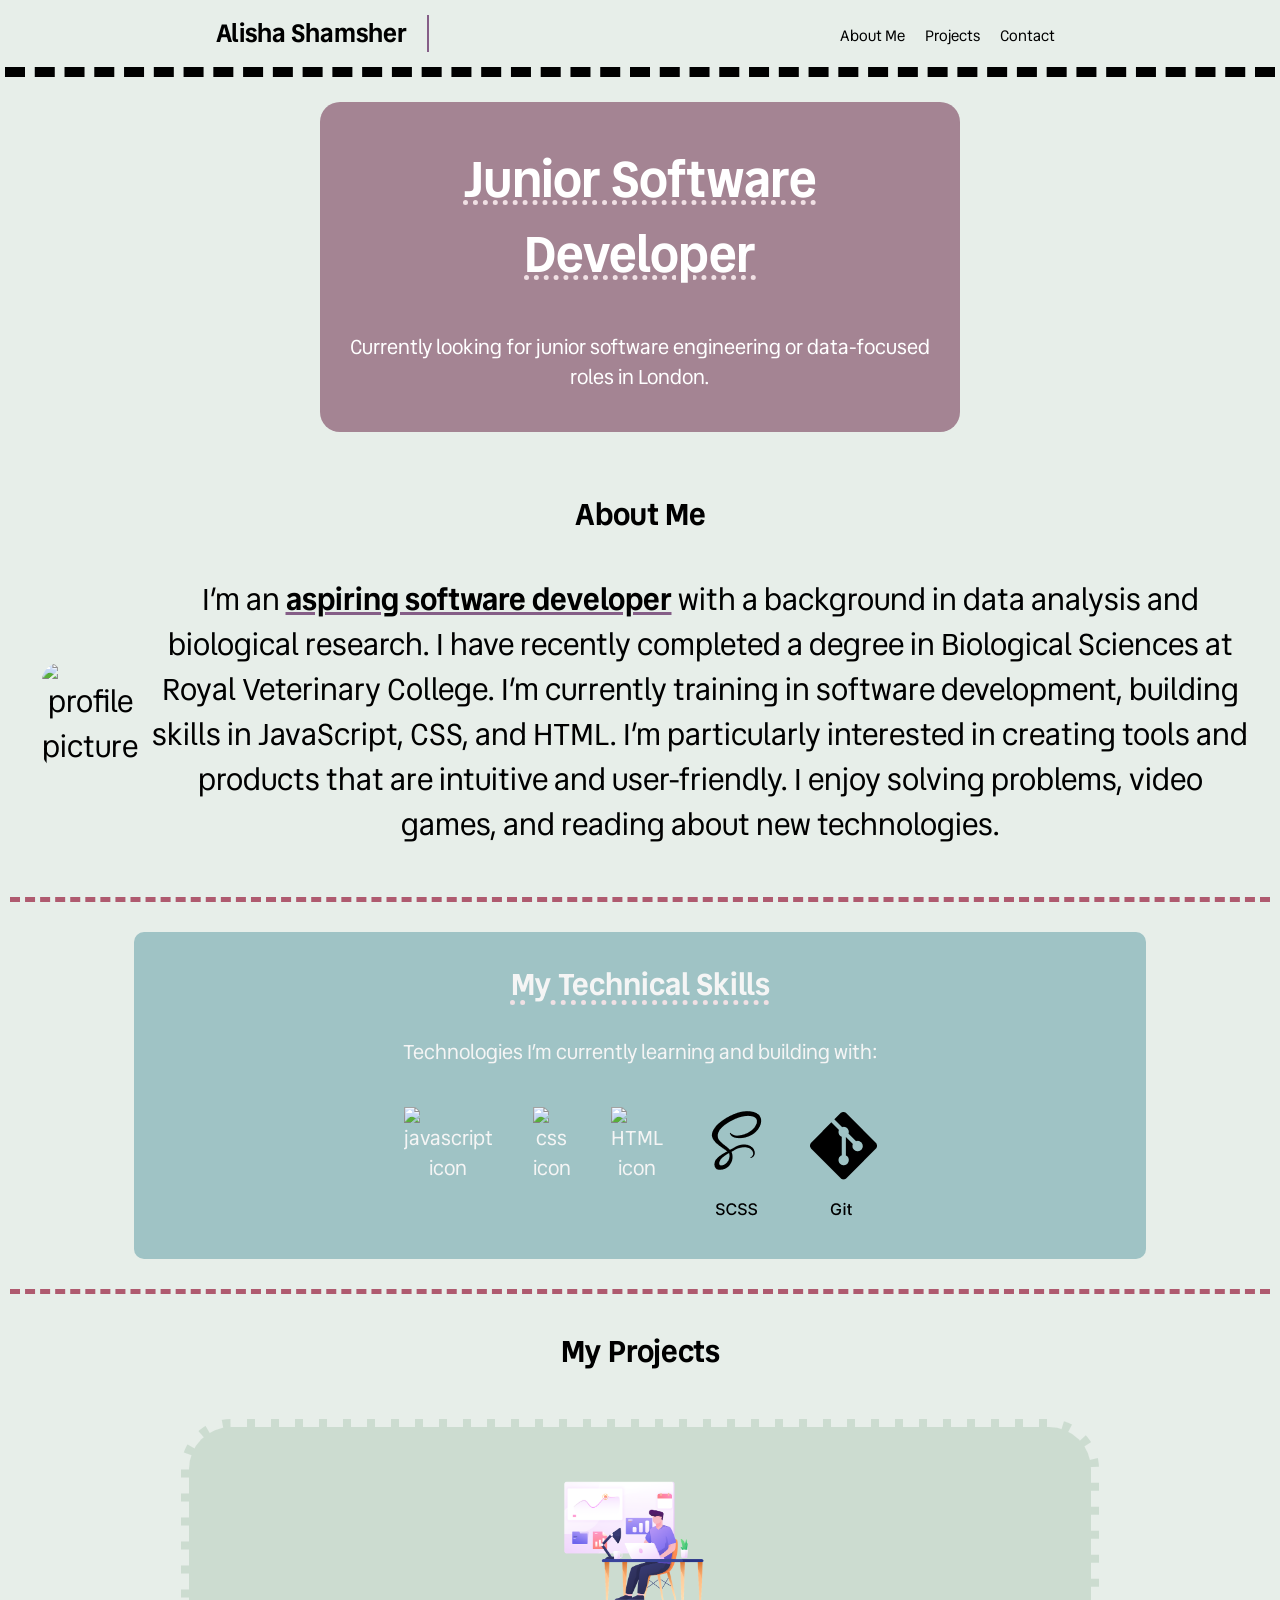
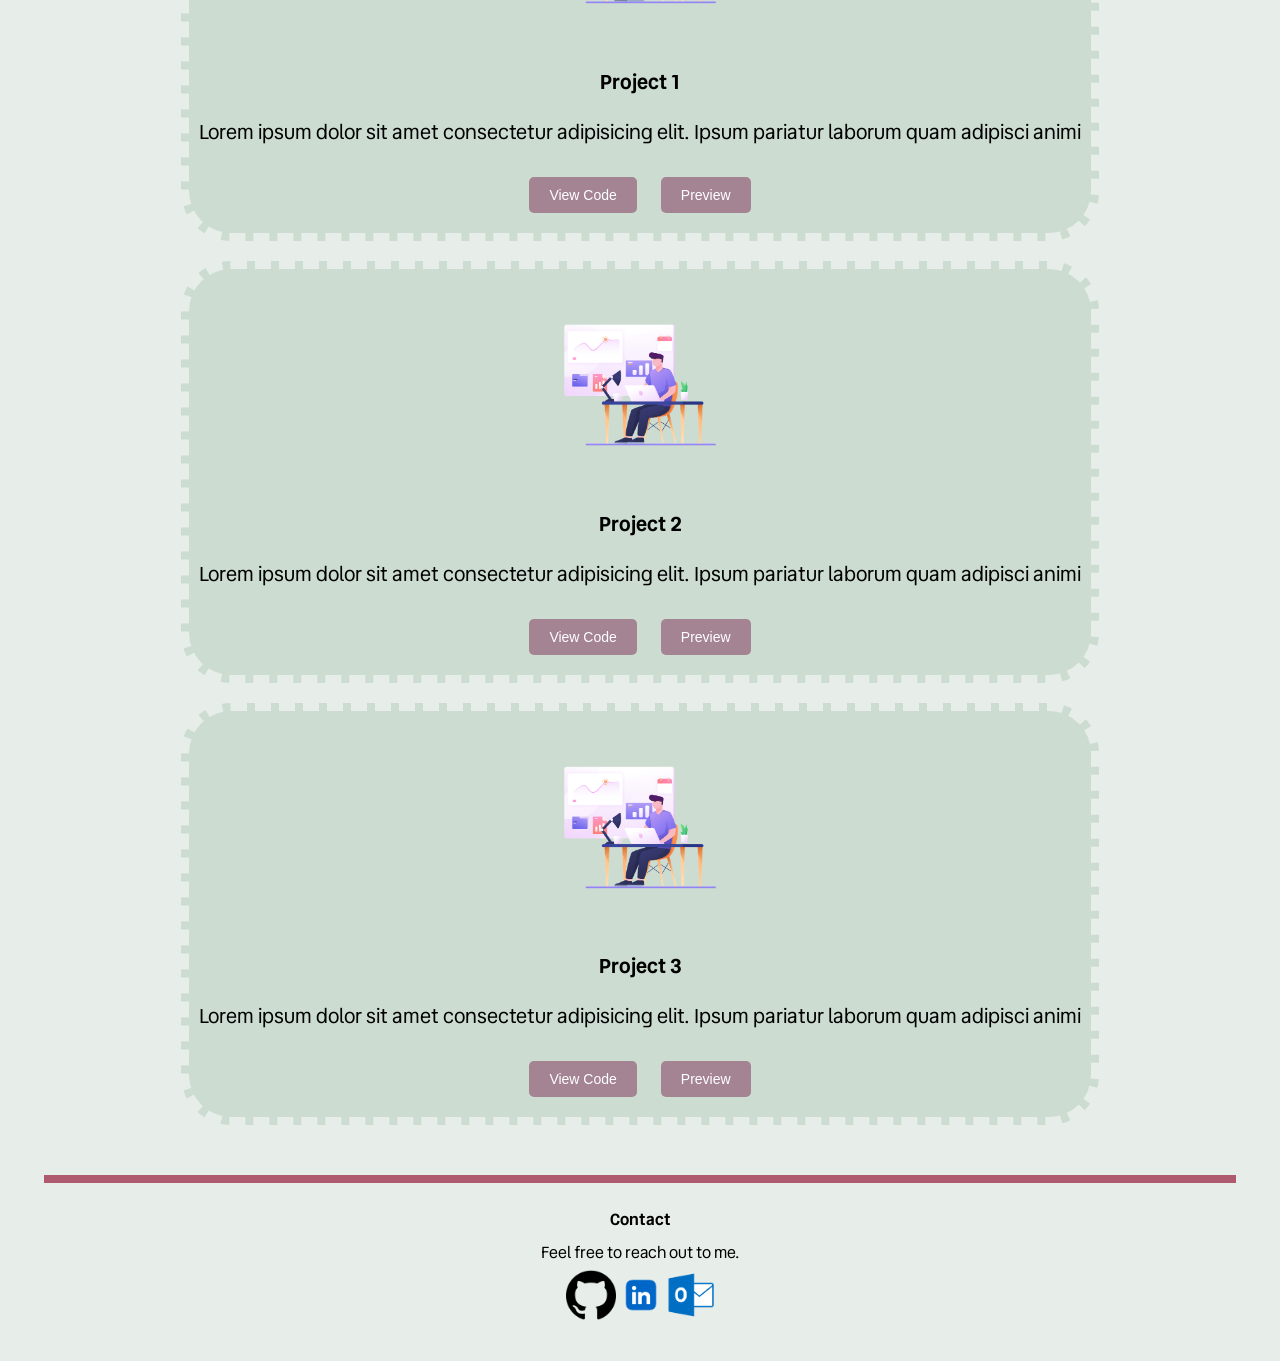
==== index.html @ 6984733c "chnaged name to index" ====
<!DOCTYPE html>
<html lang="en">
<head>
    <meta charset="UTF-8">
    <meta name="viewport" content="width=device-width, initial-scale=1.0">
    <link rel="stylesheet" href="port_style.css">
    <link rel="preconnect" href="https://fonts.googleapis.com">
    <link rel="preconnect" href="https://fonts.gstatic.com" crossorigin>
    <link href="https://fonts.googleapis.com/css2?family=Vend+Sans:ital,wght@0,300..700;1,300..700&display=swap" rel="stylesheet">
    <title>Portfolio</title>
</head>
<body>
    <nav class="nav">
        <div id="brand">
            <a href="#role">Alisha Shamsher</a>
        </div>
        <div class="links">
            <a href="#about">About Me</a>
            <a href="#projectTitle">Projects</a>
            <a href="#contact">Contact</a>
        </div>
    </nav>
    <main class="main-body">
        <header class="header">
            <div> 
                <h1 id="role">Junior Software Developer</h1>
            </div>
            <div id="intro">
                <p>Currently looking for junior software engineering or data-focused roles in London.</p>
            </div>
        </header>

        <section class="about">
            <h2 id="about">About Me</h2>
            <div class="about-para">
                <img class="about about__profile-pic" src="profile_pic.jpg" alt="profile picture" width="200">
                <p id="aboutPara">I’m an <span id="emphasis">aspiring software developer</span> with a background in data analysis and biological research. I have recently completed a degree in Biological Sciences at Royal Veterinary College. I’m currently training in software development, building skills in JavaScript, CSS, and HTML. I’m particularly interested in creating tools and products that are intuitive and user-friendly. I enjoy solving problems, video games, and reading about new technologies.</p>
            </div>
        </section>

        <section class="skills">        
            <h2>My Technical Skills</h2>
            <p id="skillPara">Technologies I’m currently learning and building with:</p>
            <div class="skill-icons">
                <img src="javascript.png" alt="javascript icon">
                <img src="css3.png" alt="css icon">
                <img src="html5.png" alt="HTML icon">
                <img src="SCSS.png" alt="SCSS icon">
                <img src="Git.png" alt="Git icon">
            </div>
        </section>

        <section class="project-section">
            <h2 id="projectTitle">My Projects</h2>
                <div class="project">
                    <div class="project__image">
                        <img  src="Project.png" alt="Project">
                        <h4>Project 1</h4>
                        <p>Lorem ipsum dolor sit amet consectetur adipisicing elit. Ipsum pariatur laborum quam adipisci animi </p>
                        <button>View Code</button>
                        <button>Preview</button>
                    </div>
                    <div class="project__image">
                        <img  src="Project.png" alt="Project">
                        <h4>Project 2</h4>
                        <p>Lorem ipsum dolor sit amet consectetur adipisicing elit. Ipsum pariatur laborum quam adipisci animi </p>
                        <button>View Code</button>
                        <button>Preview</button>
                    </div>
                    <div class="project__image">
                        <img  src="Project.png" alt="Project">
                        <h4>Project 3</h4>
                        <p>Lorem ipsum dolor sit amet consectetur adipisicing elit. Ipsum pariatur laborum quam adipisci animi </p>
                        <button>View Code</button>
                        <button>Preview</button>
                    </div>
                </div>
            </section>
        </section>

        <footer class="contact-section" >
            <h4 id="contact">Contact</h4>
            <p>Feel free to reach out to me.</p>
            <div class="contact-icons">
                <a href="https://github.com/ASham-02"><img src="GI.png" alt="Git icon"></a>
                <a href="https://www.linkedin.com/in/alisha-s-13855b259/" ><img src="LI.png" alt="Link icon"></a>
                <a href="mailto:alisha.shamsher@nology.io" ><img src="outlook.png" alt="email icon"></a>
            </div>
        </footer>
    </main>
</body>
</html>
---- port_style.css ----
body {
  background-color: #E7EEE9;
  width: 100vw;
  margin: 0px auto;
  font-family: "Vend Sans", sans-serif;
}

.main-body {
  display: flex;
  flex-direction: column;
  align-items: center;
}

.nav {
  padding: 10px;
  background-color: #E7EEE9;
  margin: 5px;
  display: flex;
  justify-content: space-around;
  border-bottom: 10px dashed black;
  position: sticky;
  top: 0;
}

.nav {
  animation: stick linear both;
  animation-timeline: scroll();
  animation-range: 0px 45px;
}

#brand a {
  font-size: 25px;
  color: black;
  text-decoration: none;
  font-weight: bolder;
  text-align: center;
  display: flex;
  align-self: center;
  justify-content: center;
  padding-right: 20px;
  border-right: 2px solid #855E87;
}

.links {
  display: flex;
  width: fit-content;
}
.links a {
  text-decoration: none;
  color: black;
  font-size: 15px;
  margin: 5px;
  padding: 5px;
  align-self: center;
  justify-content: space-between;
  text-align: center;
}
.links a:hover {
  color: #855E87;
}

.header {
  background-color: #A48493;
  color: white;
  padding: 20px;
  margin: 20px;
  border-radius: 20px;
  display: flex;
  justify-content: center;
  flex-direction: column;
  align-items: center;
  max-width: 600px;
}

#role {
  margin: 20px;
  text-align: center;
  text-decoration: dotted underline #F0E0E4;
  font-size: 50px;
}

#intro {
  display: flex;
  justify-content: center;
  text-align: center;
  font-size: 20px;
}

.about {
  color: black;
  font-size: large;
  padding: 20px;
  margin: 10px;
  border-bottom: 5px dashed #AF5A6F;
  text-align: center;
  max-width: 2000px;
  font-size: 30px;
}
.about #emphasis {
  text-decoration: solid underline #855E87;
  font-weight: bold;
}
.about__profile-pic {
  border-radius: 20px;
  margin: 10px;
  padding: 2px;
  margin-bottom: 2px;
  border: 1px hidden #855E87;
}
.about h2 {
  margin: 10px;
  font-size: 30px;
  text-align: center;
}

.skills {
  background-color: #9FC3C5;
  color: whitesmoke;
  padding: 20px 20%;
  margin: 20px;
  border-radius: 10px;
  display: flex;
  text-align: center;
  font-size: 20px;
  justify-content: space-around;
  flex-direction: column;
  align-items: space-around;
}
.skills .skill-icons {
  display: flex;
  justify-content: center;
  flex-direction: row;
}
.skills .skill-icons img {
  width: 10vw;
  max-width: 100px;
  margin: 4%;
  display: flex;
  flex-direction: space-around;
}
.skills h2 {
  margin: 10px;
  font-size: 30px;
  text-decoration: 5px dotted underline #F0E0E4;
  text-underline-offset: 5px;
}

.project-section {
  border-top: 5px dashed #AF5A6F;
  padding-top: 10px;
  font-size: 20px;
  margin: 10px;
  display: flex;
  text-align: center;
  justify-content: center;
  flex-direction: column;
  align-items: center;
}
.project-section img {
  width: 200px;
  margin: 1.6666666667%;
}

#projectTitle {
  font-size: 30px;
}

.project {
  display: flex;
  flex-wrap: wrap;
  justify-content: center;
  margin: 10px;
}

.project__image {
  background-color: #CCDCD0;
  border: 8px dashed #E7EEE9;
  border-radius: 50px;
  padding: 10px;
  margin: 10px;
}
.project__image h4 {
  margin: 10px;
  font-size: 20px;
}

button {
  background-color: #A48493;
  border: none;
  padding: 10px 20px;
  margin: 10px;
  border-radius: 5px;
  color: white;
  font-size: 14px;
  cursor: pointer;
}

button:hover,
button:focus {
  background-color: #F0E0E4;
  color: black;
}

.contact-section {
  border-top: 8px solid #AF5A6F;
  padding: 20px;
  margin: 20px;
  width: 90%;
  display: flex;
  align-items: center;
  flex-direction: column;
}
.contact-section #contact {
  text-align: center;
  margin: 5px;
  padding: 0%;
}
.contact-section p {
  text-align: center;
  margin: 5px;
  padding: 0%;
}

.contact-icons {
  display: flex;
  justify-content: center;
}
.contact-icons img {
  width: 10vw;
  max-width: 50px;
  margin: 1.4%;
  display: flex;
  flex-direction: row;
}

@media (min-width: 600px) {
  .about-para {
    display: flex;
    justify-content: space-evenly;
    align-items: center;
  }
}

/*# sourceMappingURL=port_style.css.map */
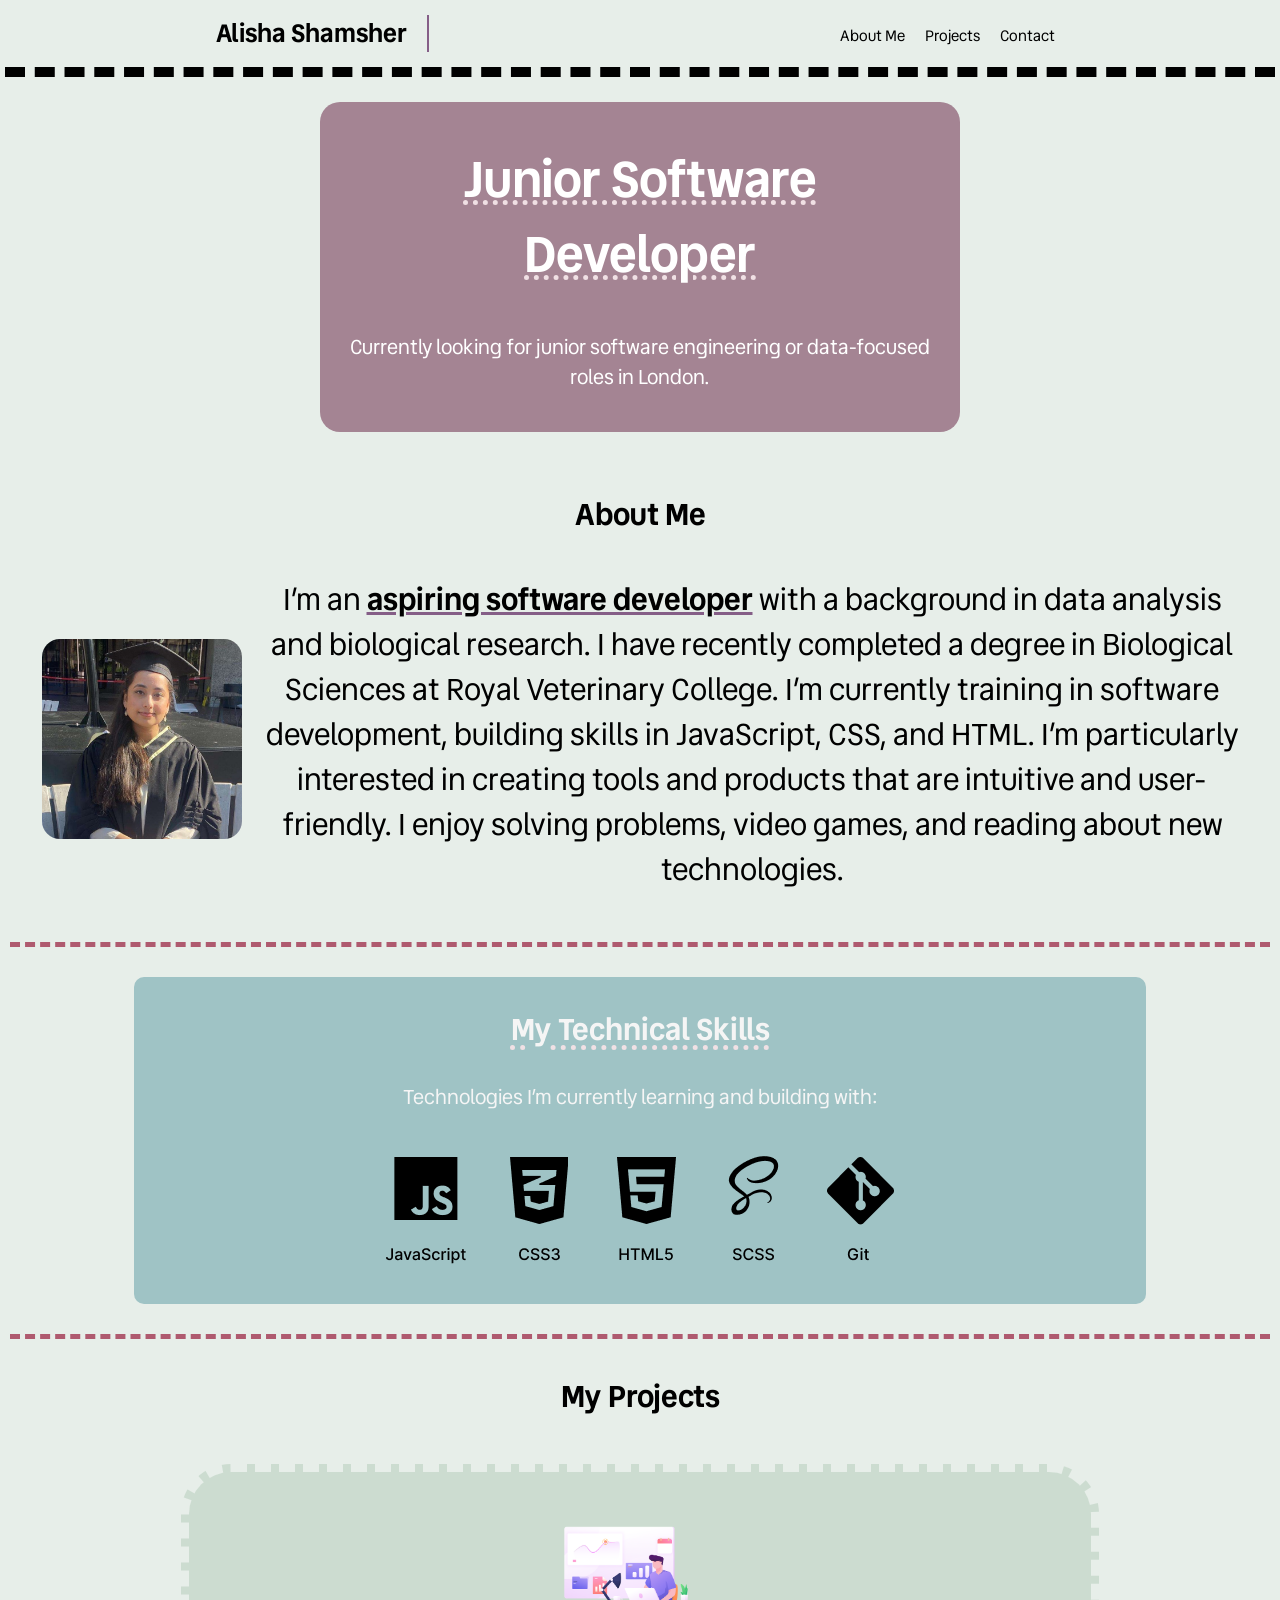
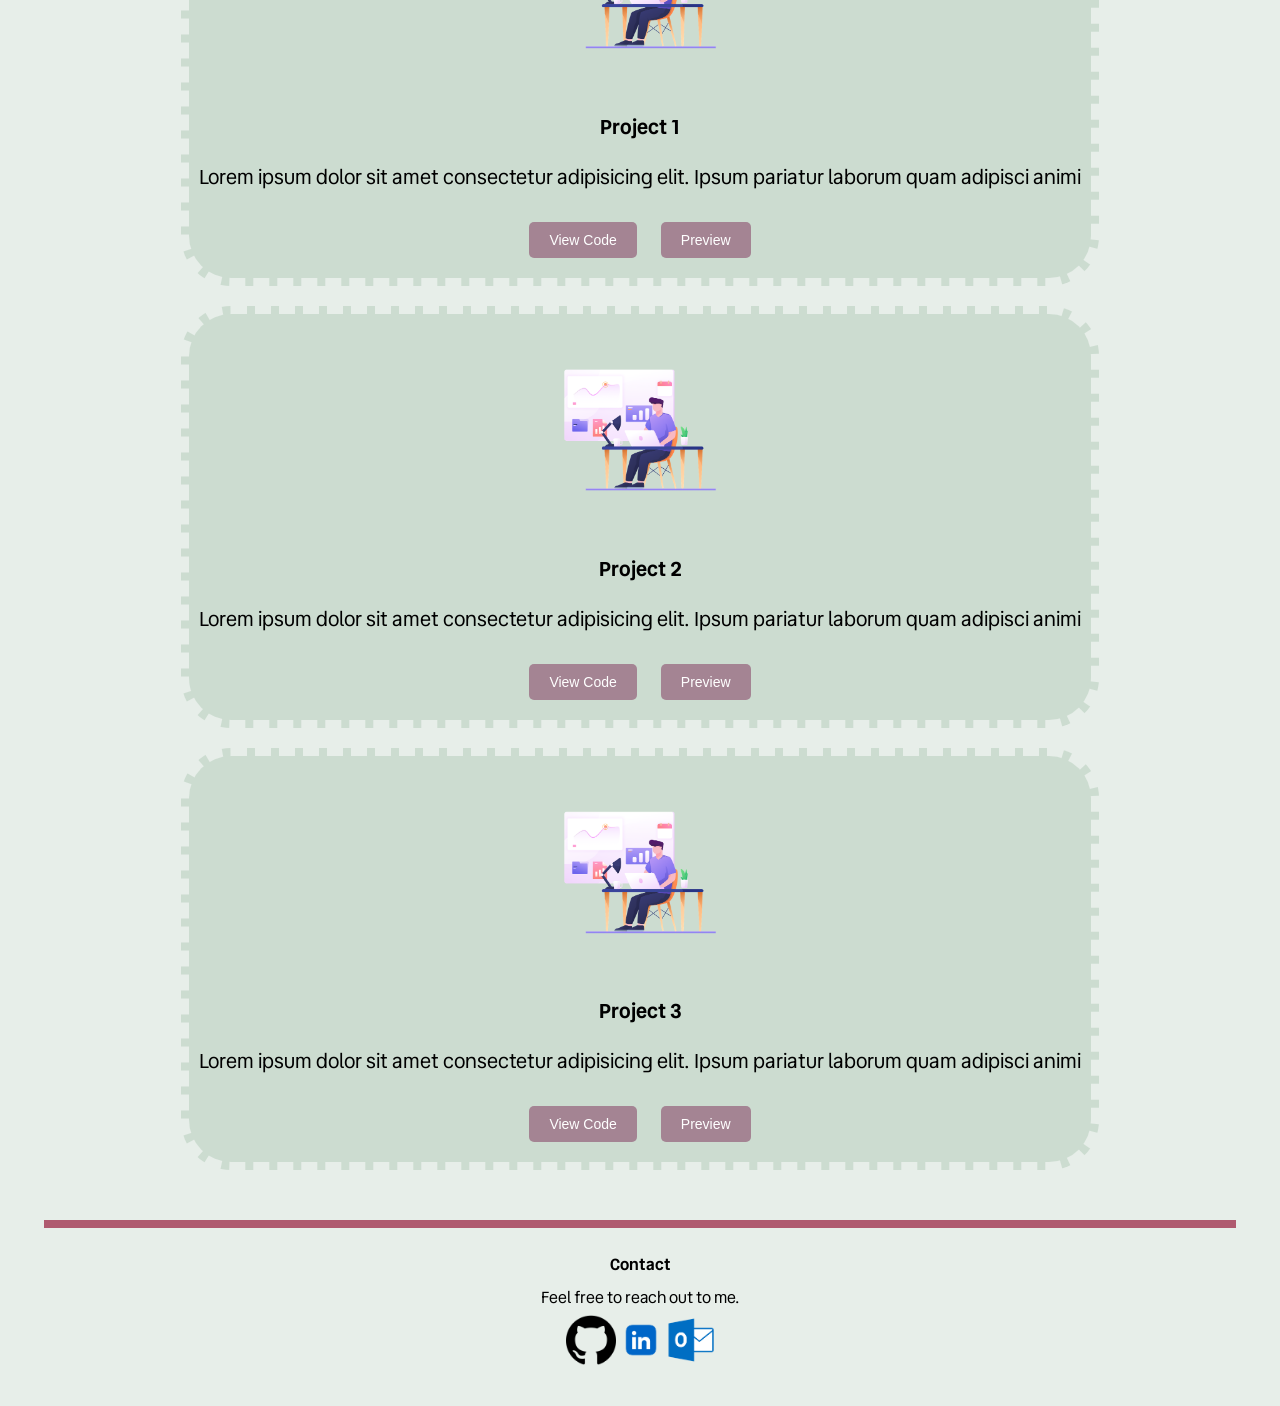
==== commit ca7bd4e2: "renamed src Co-authored-by: Copilot <copilot@github.com>" ====
--- a/index.html
+++ b/index.html
@@ -33,7 +33,7 @@
         <section class="about">
             <h2 id="about">About Me</h2>
             <div class="about-para">
-                <img class="about about__profile-pic" src="profile_pic.jpg" alt="profile picture" width="200">
+                <img class="about about__profile-pic" src="./Profile_pic.jpg" alt="profile picture" width="200">
                 <p id="aboutPara">I’m an <span id="emphasis">aspiring software developer</span> with a background in data analysis and biological research. I have recently completed a degree in Biological Sciences at Royal Veterinary College. I’m currently training in software development, building skills in JavaScript, CSS, and HTML. I’m particularly interested in creating tools and products that are intuitive and user-friendly. I enjoy solving problems, video games, and reading about new technologies.</p>
             </div>
         </section>
@@ -42,11 +42,11 @@
             <h2>My Technical Skills</h2>
             <p id="skillPara">Technologies I’m currently learning and building with:</p>
             <div class="skill-icons">
-                <img src="javascript.png" alt="javascript icon">
-                <img src="css3.png" alt="css icon">
-                <img src="html5.png" alt="HTML icon">
-                <img src="SCSS.png" alt="SCSS icon">
-                <img src="Git.png" alt="Git icon">
+                <img src="./JavaScript.png" alt="javascript icon">
+                <img src="./CSS3.png" alt="css icon">
+                <img src="./HTML5.png" alt="HTML icon">
+                <img src="./SCSS.png" alt="SCSS icon">
+                <img src="./Git.png" alt="Git icon">
             </div>
         </section>
 
@@ -54,21 +54,21 @@
             <h2 id="projectTitle">My Projects</h2>
                 <div class="project">
                     <div class="project__image">
-                        <img  src="Project.png" alt="Project">
+                        <img  src="./Project.png" alt="Project">
                         <h4>Project 1</h4>
                         <p>Lorem ipsum dolor sit amet consectetur adipisicing elit. Ipsum pariatur laborum quam adipisci animi </p>
                         <button>View Code</button>
                         <button>Preview</button>
                     </div>
                     <div class="project__image">
-                        <img  src="Project.png" alt="Project">
+                        <img  src="./Project.png" alt="Project">
                         <h4>Project 2</h4>
                         <p>Lorem ipsum dolor sit amet consectetur adipisicing elit. Ipsum pariatur laborum quam adipisci animi </p>
                         <button>View Code</button>
                         <button>Preview</button>
                     </div>
                     <div class="project__image">
-                        <img  src="Project.png" alt="Project">
+                        <img  src="./Project.png" alt="Project">
                         <h4>Project 3</h4>
                         <p>Lorem ipsum dolor sit amet consectetur adipisicing elit. Ipsum pariatur laborum quam adipisci animi </p>
                         <button>View Code</button>
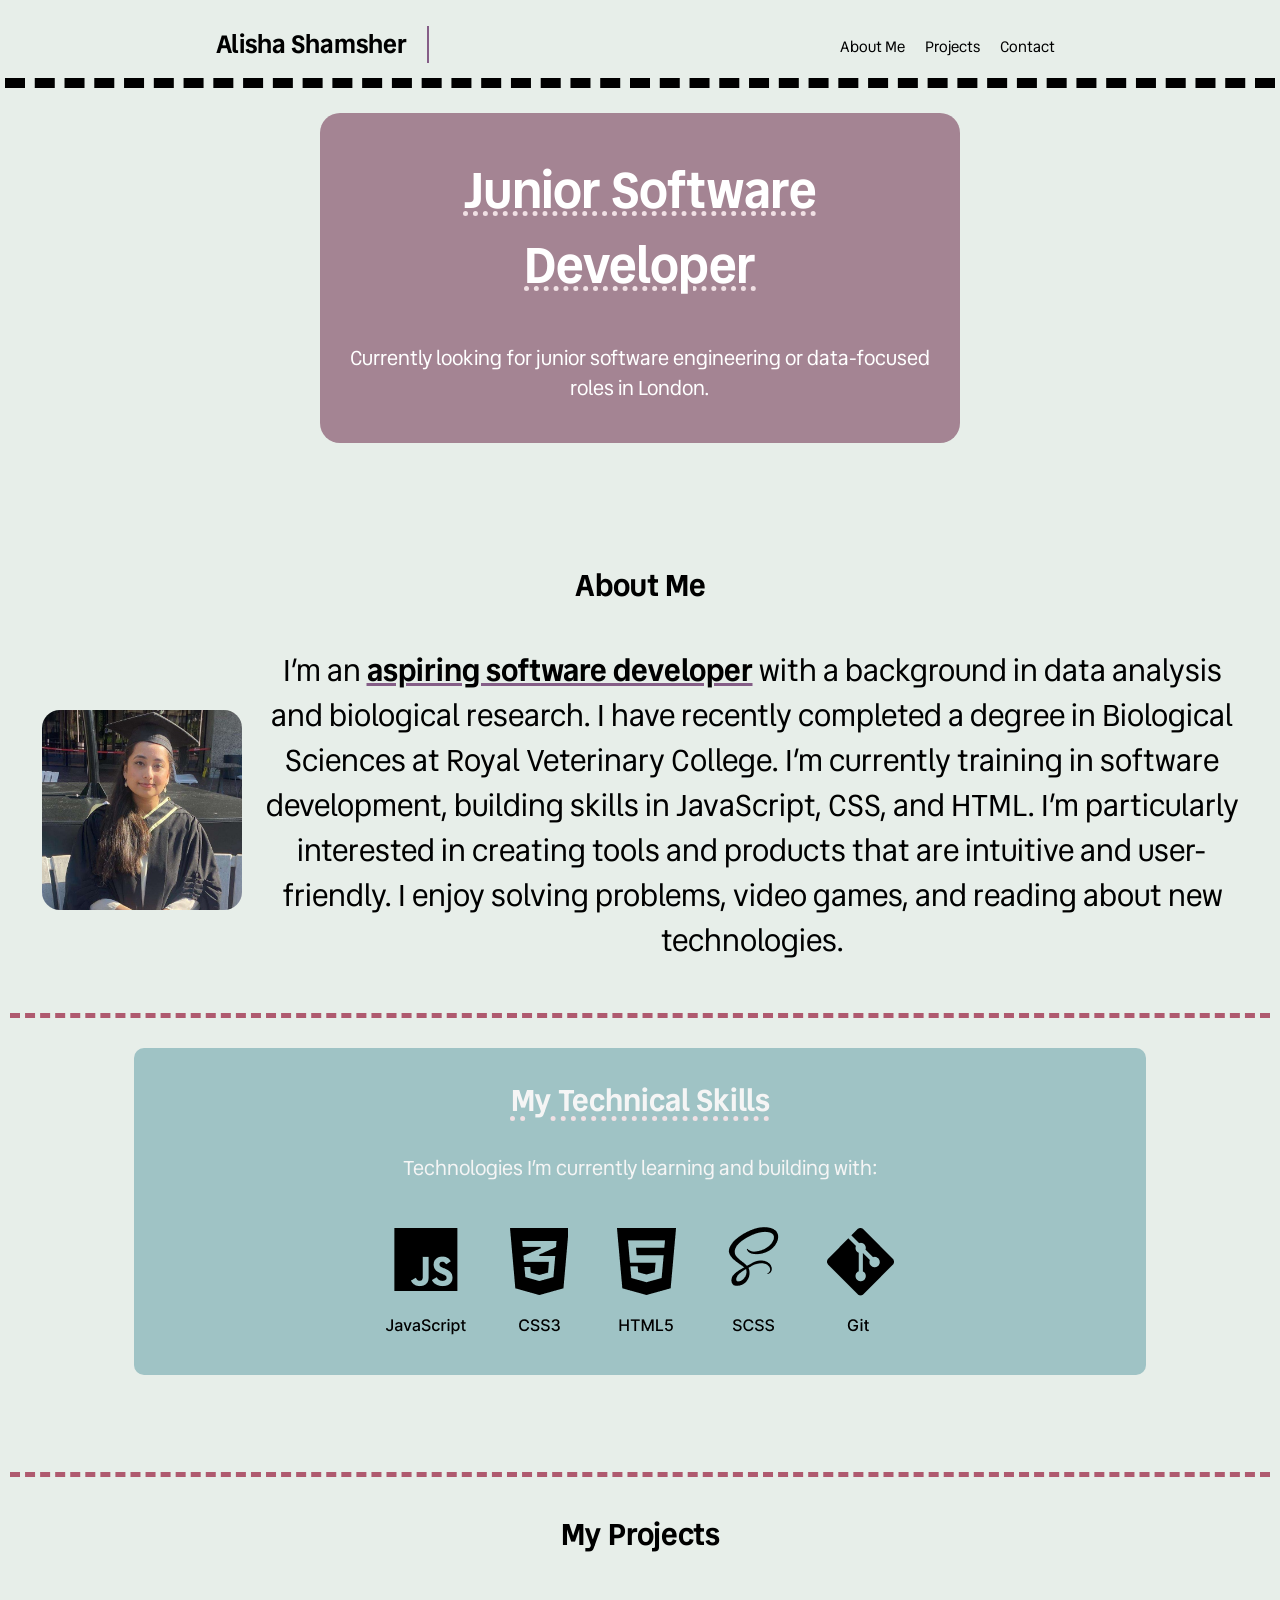
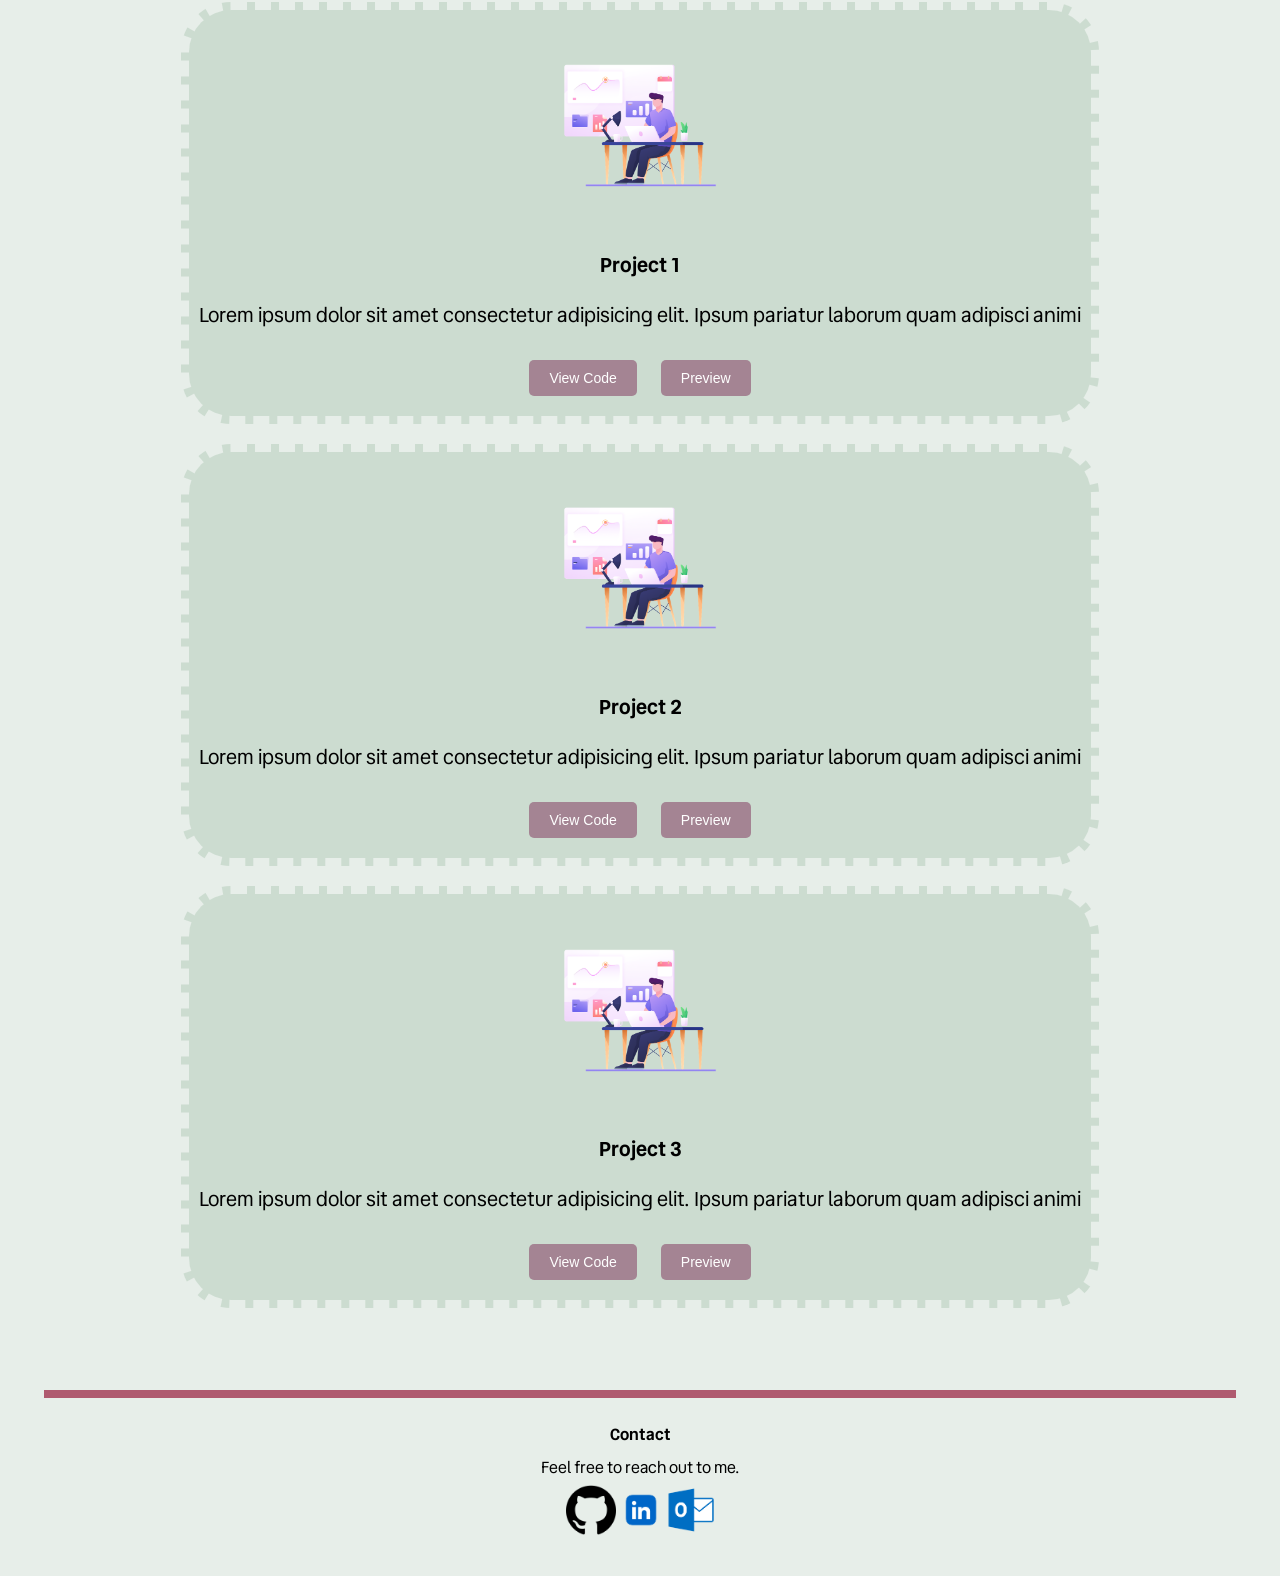
==== commit a172d291: "navbar calibration" ====
--- a/index.html
+++ b/index.html
@@ -10,17 +10,18 @@
     <title>Portfolio</title>
 </head>
 <body>
+    <p id="top"></p>
     <nav class="nav">
         <div id="brand">
-            <a href="#role">Alisha Shamsher</a>
+            <a href="#top">Alisha Shamsher</a>
         </div>
         <div class="links">
-            <a href="#about">About Me</a>
-            <a href="#projectTitle">Projects</a>
-            <a href="#contact">Contact</a>
+            <a href="#topAbout">About Me</a>
+            <a href="#topProjects">Projects</a>
+            <a href="#topContacts">Contact</a>
         </div>
     </nav>
-    <main class="main-body">
+    <main class="main-body" id="top">
         <header class="header">
             <div> 
                 <h1 id="role">Junior Software Developer</h1>
@@ -29,7 +30,8 @@
                 <p>Currently looking for junior software engineering or data-focused roles in London.</p>
             </div>
         </header>
-
+        <div id="topAbout">
+        </div>
         <section class="about">
             <h2 id="about">About Me</h2>
             <div class="about-para">
@@ -49,7 +51,7 @@
                 <img src="./Git.png" alt="Git icon">
             </div>
         </section>
-
+        <p id="topProjects"></p>
         <section class="project-section">
             <h2 id="projectTitle">My Projects</h2>
                 <div class="project">
@@ -77,7 +79,7 @@
                 </div>
             </section>
         </section>
-
+        <p id="topContacts"></p>
         <footer class="contact-section" >
             <h4 id="contact">Contact</h4>
             <p>Feel free to reach out to me.</p>
--- a/port_style.css
+++ b/port_style.css
@@ -9,6 +9,16 @@
   display: flex;
   flex-direction: column;
   align-items: center;
+}
+
+#topAbout {
+  height: 60px;
+  width: 100vw;
+}
+
+#topProjects {
+  height: 35px;
+  width: 100vw;
 }
 
 .nav {
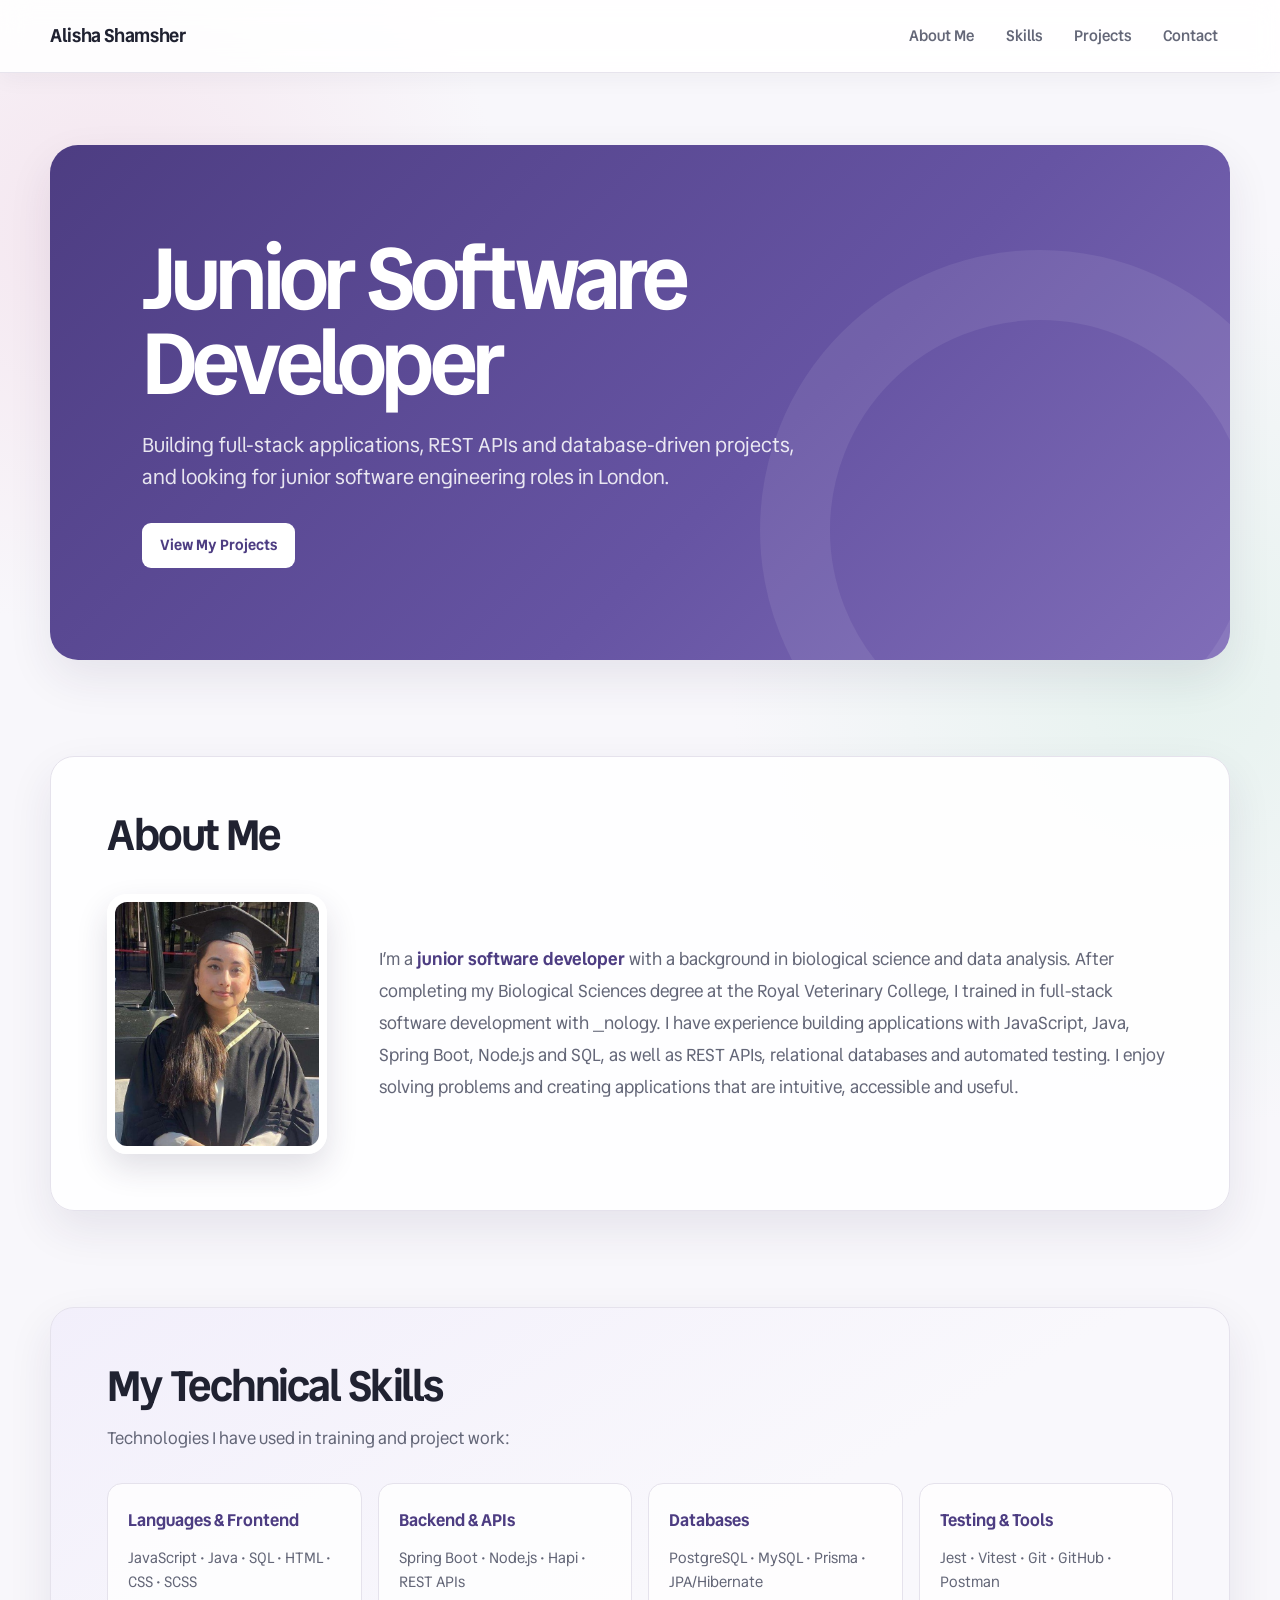
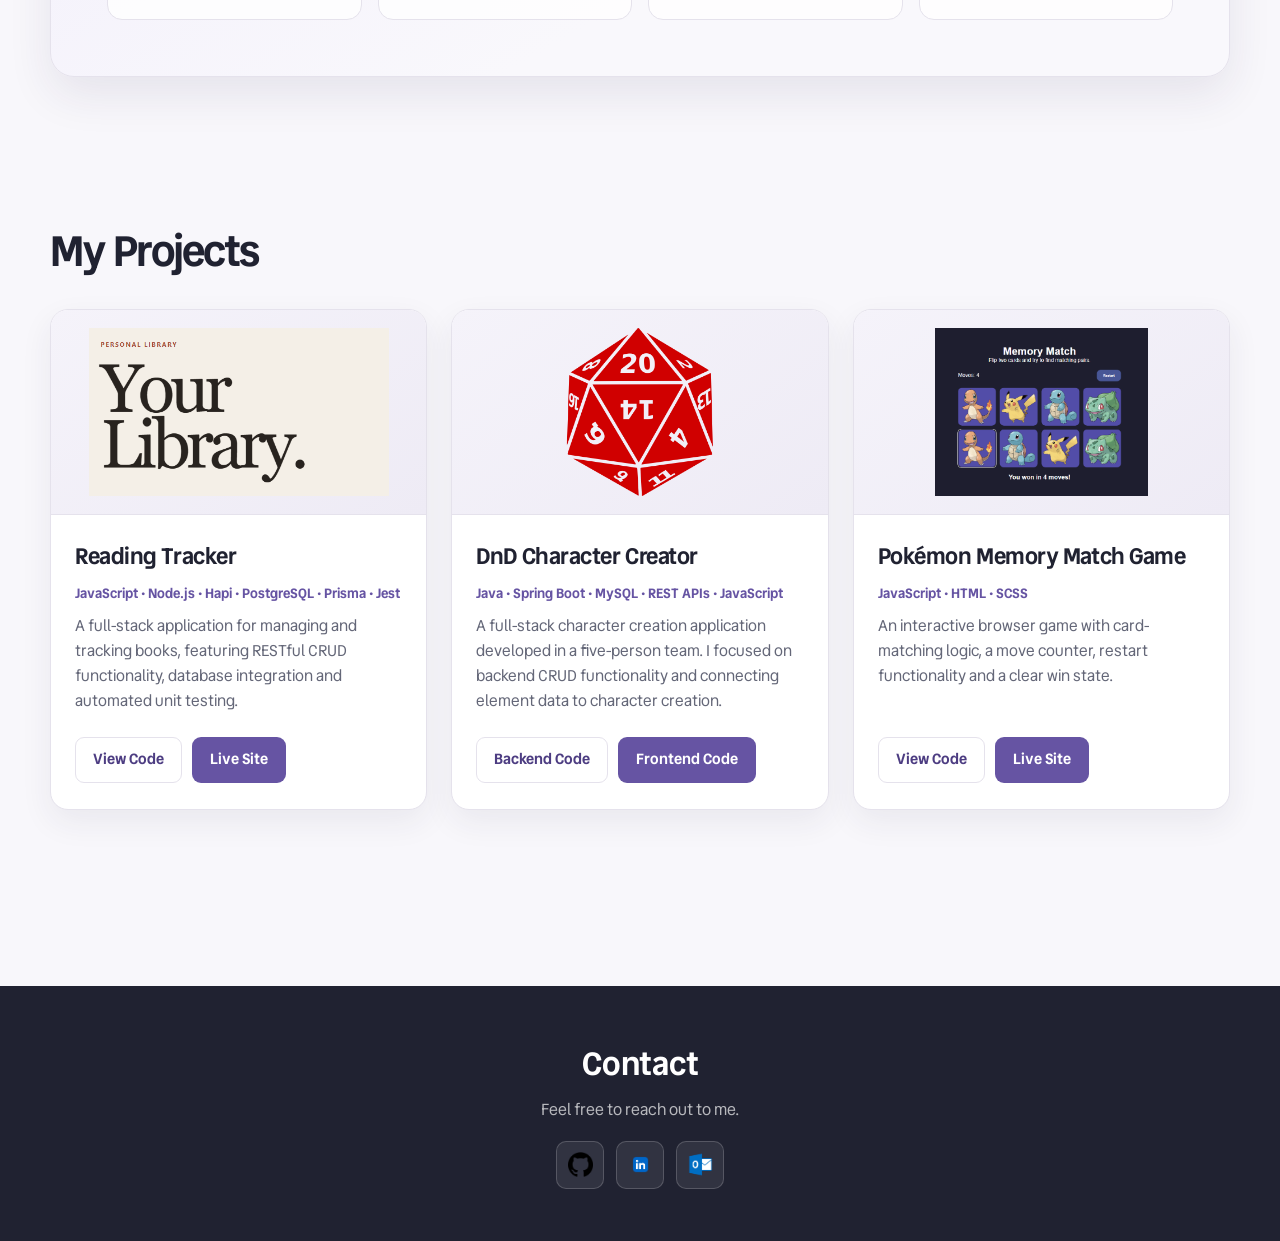
==== commit 20be7e1d: "update to add new skills and projects" ====
--- a/index.html
+++ b/index.html
@@ -3,92 +3,156 @@
 <head>
     <meta charset="UTF-8">
     <meta name="viewport" content="width=device-width, initial-scale=1.0">
-    <link rel="stylesheet" href="port_style.css">
+    <meta name="description" content="Portfolio of Alisha Shamsher, a junior software developer based in London.">
     <link rel="preconnect" href="https://fonts.googleapis.com">
     <link rel="preconnect" href="https://fonts.gstatic.com" crossorigin>
     <link href="https://fonts.googleapis.com/css2?family=Vend+Sans:ital,wght@0,300..700;1,300..700&display=swap" rel="stylesheet">
-    <title>Portfolio</title>
+    <link rel="stylesheet" href="port_style.css">
+    <title>Alisha Shamsher | Junior Software Developer</title>
 </head>
 <body>
-    <p id="top"></p>
-    <nav class="nav">
-        <div id="brand">
-            <a href="#top">Alisha Shamsher</a>
-        </div>
-        <div class="links">
-            <a href="#topAbout">About Me</a>
-            <a href="#topProjects">Projects</a>
-            <a href="#topContacts">Contact</a>
+    <nav class="nav" aria-label="Main navigation">
+        <a class="nav__brand" href="#top">Alisha Shamsher</a>
+
+        <div class="nav__links">
+            <a href="#about">About Me</a>
+            <a href="#skills">Skills</a>
+            <a href="#projects">Projects</a>
+            <a href="#contact">Contact</a>
         </div>
     </nav>
+
     <main class="main-body" id="top">
         <header class="header">
-            <div> 
-                <h1 id="role">Junior Software Developer</h1>
-            </div>
-            <div id="intro">
-                <p>Currently looking for junior software engineering or data-focused roles in London.</p>
-            </div>
+            <h1>Junior Software Developer</h1>
+            <p>
+                Building full-stack applications, REST APIs and database-driven
+                projects, and looking for junior software engineering roles in London.
+            </p>
+            <a class="primary-button" href="#projects">View My Projects</a>
         </header>
-        <div id="topAbout">
-        </div>
-        <section class="about">
-            <h2 id="about">About Me</h2>
-            <div class="about-para">
-                <img class="about about__profile-pic" src="./Profile_pic.jpg" alt="profile picture" width="200">
-                <p id="aboutPara">I’m an <span id="emphasis">aspiring software developer</span> with a background in data analysis and biological research. I have recently completed a degree in Biological Sciences at Royal Veterinary College. I’m currently training in software development, building skills in JavaScript, CSS, and HTML. I’m particularly interested in creating tools and products that are intuitive and user-friendly. I enjoy solving problems, video games, and reading about new technologies.</p>
+
+        <section class="about" id="about">
+            <h2>About Me</h2>
+
+            <div class="about__content">
+                <img
+                    class="about__profile-pic"
+                    src="./Profile_pic.jpg"
+                    alt="Alisha Shamsher"
+                    width="200"
+                >
+
+                <p>
+                    I’m a <span class="emphasis">junior software developer</span>
+                    with a background in biological science and data analysis. After
+                    completing my Biological Sciences degree at the Royal Veterinary
+                    College, I trained in full-stack software development with _nology.
+                    I have experience building applications with JavaScript, Java,
+                    Spring Boot, Node.js and SQL, as well as REST APIs, relational
+                    databases and automated testing. I enjoy solving problems and
+                    creating applications that are intuitive, accessible and useful.
+                </p>
             </div>
         </section>
 
-        <section class="skills">        
+        <section class="skills" id="skills">
             <h2>My Technical Skills</h2>
-            <p id="skillPara">Technologies I’m currently learning and building with:</p>
-            <div class="skill-icons">
-                <img src="./JavaScript.png" alt="javascript icon">
-                <img src="./CSS3.png" alt="css icon">
-                <img src="./HTML5.png" alt="HTML icon">
-                <img src="./SCSS.png" alt="SCSS icon">
-                <img src="./Git.png" alt="Git icon">
+            <p>Technologies I have used in training and project work:</p>
+
+            <div class="skills__categories">
+                <article class="skills__category">
+                    <h3>Languages & Frontend</h3>
+                    <p>JavaScript • Java • SQL • HTML • CSS • SCSS</p>
+                </article>
+
+                <article class="skills__category">
+                    <h3>Backend & APIs</h3>
+                    <p>Spring Boot • Node.js • Hapi • REST APIs</p>
+                </article>
+
+                <article class="skills__category">
+                    <h3>Databases</h3>
+                    <p>PostgreSQL • MySQL • Prisma • JPA/Hibernate</p>
+                </article>
+
+                <article class="skills__category">
+                    <h3>Testing & Tools</h3>
+                    <p>Jest • Vitest • Git • GitHub • Postman</p>
+                </article>
             </div>
         </section>
-        <p id="topProjects"></p>
-        <section class="project-section">
-            <h2 id="projectTitle">My Projects</h2>
-                <div class="project">
-                    <div class="project__image">
-                        <img  src="./Project.png" alt="Project">
-                        <h4>Project 1</h4>
-                        <p>Lorem ipsum dolor sit amet consectetur adipisicing elit. Ipsum pariatur laborum quam adipisci animi </p>
-                        <button>View Code</button>
-                        <button>Preview</button>
+
+        <section class="project-section" id="projects">
+            <h2>My Projects</h2>
+
+            <div class="project">
+                <article class="project__card">
+                    <img src="./Reading_tracker.png" alt="Reading Tracker project preview">
+                    <h3>Reading Tracker</h3>
+                    <p class="project__technologies">
+                        JavaScript • Node.js • Hapi • PostgreSQL • Prisma • Jest
+                    </p>
+                    <p>
+                        A full-stack application for managing and tracking books,
+                        featuring RESTful CRUD functionality, database integration
+                        and automated unit testing.
+                    </p>
+                    <div class="project__buttons">
+                        <a class="project__button" href="https://github.com/ASham-02/Reading-tracker/tree/main" target="_blank" rel="noopener noreferrer">View Code</a>
+                        <a class="project__button" href="https://reading-tracker-1-t5y5.onrender.com" target="_blank" rel="noopener noreferrer">Live Site</a>
                     </div>
-                    <div class="project__image">
-                        <img  src="./Project.png" alt="Project">
-                        <h4>Project 2</h4>
-                        <p>Lorem ipsum dolor sit amet consectetur adipisicing elit. Ipsum pariatur laborum quam adipisci animi </p>
-                        <button>View Code</button>
-                        <button>Preview</button>
+                </article>
+
+                <article class="project__card">
+                    <img src="./twenty-sided-dice.png" alt="DnD Character Creator project preview">
+                    <h3>DnD Character Creator</h3>
+                    <p class="project__technologies">
+                        Java • Spring Boot • MySQL • REST APIs • JavaScript
+                    </p>
+                    <p>
+                        A full-stack character creation application developed in a
+                        five-person team. I focused on backend CRUD functionality and
+                        connecting element data to character creation.
+                    </p>
+                    <div class="project__buttons">
+                        <a class="project__button" href="https://github.com/ASham-02/DnD-Group-Project" target="_blank" rel="noopener noreferrer">Backend Code</a>
+                        <a class="project__button" href="https://github.com/ASham-02/FrontEnd-Group-Project" target="_blank" rel="noopener noreferrer">Frontend Code</a>
                     </div>
-                    <div class="project__image">
-                        <img  src="./Project.png" alt="Project">
-                        <h4>Project 3</h4>
-                        <p>Lorem ipsum dolor sit amet consectetur adipisicing elit. Ipsum pariatur laborum quam adipisci animi </p>
-                        <button>View Code</button>
-                        <button>Preview</button>
+                </article>
+
+                <article class="project__card">
+                    <img src="./Pokemon.png" alt="Pokémon Memory Match Game preview">
+                    <h3>Pokémon Memory Match Game</h3>
+                    <p class="project__technologies">JavaScript • HTML • SCSS</p>
+                    <p>
+                        An interactive browser game with card-matching logic, a move
+                        counter, restart functionality and a clear win state.
+                    </p>
+                    <div class="project__buttons">
+                        <a class="project__button" href="https://github.com/ASham-02/game-project" target="_blank" rel="noopener noreferrer">View Code</a>
+                        <a class="project__button" href="https://asham-02.github.io/game-project/" target="_blank" rel="noopener noreferrer">Live Site</a>
                     </div>
-                </div>
-            </section>
+                </article>
+            </div>
         </section>
-        <p id="topContacts"></p>
-        <footer class="contact-section" >
-            <h4 id="contact">Contact</h4>
-            <p>Feel free to reach out to me.</p>
-            <div class="contact-icons">
-                <a href="https://github.com/ASham-02"><img src="GI.png" alt="Git icon"></a>
-                <a href="https://www.linkedin.com/in/alisha-s-13855b259/" ><img src="LI.png" alt="Link icon"></a>
-                <a href="mailto:alisha.shamsher@nology.io" ><img src="outlook.png" alt="email icon"></a>
-            </div>
-        </footer>
     </main>
+
+    <footer class="contact-section" id="contact">
+        <h2>Contact</h2>
+        <p>Feel free to reach out to me.</p>
+
+        <div class="contact-icons">
+            <a href="https://github.com/ASham-02" target="_blank" rel="noopener noreferrer" aria-label="Visit Alisha's GitHub profile">
+                <img src="./GI.png" alt="">
+            </a>
+            <a href="https://www.linkedin.com/in/alisha-s-13855b259/" target="_blank" rel="noopener noreferrer" aria-label="Visit Alisha's LinkedIn profile">
+                <img src="./LI.png" alt="">
+            </a>
+            <a href="mailto:alisha.shamsher@nology.io" aria-label="Email Alisha">
+                <img src="./outlook.png" alt="">
+            </a>
+        </div>
+    </footer>
 </body>
 </html>
--- a/port_style.css
+++ b/port_style.css
@@ -1,8 +1,22 @@
+* {
+  box-sizing: border-box;
+}
+
+html {
+  scroll-behavior: smooth;
+  scroll-padding-top: 90px;
+}
+
 body {
-  background-color: #E7EEE9;
-  width: 100vw;
-  margin: 0px auto;
+  margin: 0;
+  background: radial-gradient(circle at 8% 8%, rgba(242, 220, 232, 0.65), transparent 25rem), radial-gradient(circle at 92% 24%, rgba(227, 241, 236, 0.85), transparent 28rem), #f8f7fb;
+  color: #202231;
   font-family: "Vend Sans", sans-serif;
+  line-height: 1.6;
+}
+
+a {
+  color: inherit;
 }
 
 .main-body {
@@ -11,243 +25,403 @@
   align-items: center;
 }
 
-#topAbout {
-  height: 60px;
-  width: 100vw;
-}
-
-#topProjects {
-  height: 35px;
-  width: 100vw;
-}
-
 .nav {
-  padding: 10px;
-  background-color: #E7EEE9;
-  margin: 5px;
-  display: flex;
-  justify-content: space-around;
-  border-bottom: 10px dashed black;
   position: sticky;
+  z-index: 10;
   top: 0;
-}
-
-.nav {
-  animation: stick linear both;
-  animation-timeline: scroll();
-  animation-range: 0px 45px;
-}
-
-#brand a {
-  font-size: 25px;
-  color: black;
+  display: flex;
+  align-items: center;
+  justify-content: space-between;
+  gap: 32px;
+  width: 100%;
+  padding: 16px max(24px, (100% - 1180px) / 2);
+  border-bottom: 1px solid rgba(229, 226, 236, 0.9);
+  background: rgba(255, 255, 255, 0.88);
+  box-shadow: 0 4px 24px rgba(39, 32, 61, 0.05);
+  backdrop-filter: blur(14px);
+}
+.nav__brand {
+  font-size: 1.15rem;
+  font-weight: 700;
+  letter-spacing: -0.02em;
   text-decoration: none;
-  font-weight: bolder;
+  white-space: nowrap;
+}
+.nav__links {
+  display: flex;
+  justify-content: flex-end;
+  gap: 8px;
+}
+.nav__links a {
+  padding: 8px 12px;
+  border-radius: 8px;
+  color: #646778;
+  font-size: 0.95rem;
+  font-weight: 600;
+  text-decoration: none;
+  transition: 0.2s ease;
+}
+.nav__links a:hover, .nav__links a:focus-visible {
+  background-color: #eeeafd;
+  color: #4d3d82;
+}
+
+.header {
+  position: relative;
+  isolation: isolate;
+  overflow: hidden;
+  display: flex;
+  flex-direction: column;
+  align-items: flex-start;
+  width: min(100% - 40px, 1180px);
+  margin: 72px auto 48px;
+  padding: clamp(48px, 8vw, 92px);
+  border-radius: 28px;
+  background: linear-gradient(135deg, #4d3d82, #6654a3 60%, #806db8);
+  box-shadow: 0 18px 45px rgba(46, 38, 73, 0.09);
+  color: white;
+}
+.header::after {
+  position: absolute;
+  z-index: -1;
+  right: -90px;
+  bottom: -150px;
+  width: 420px;
+  height: 420px;
+  border: 70px solid rgba(255, 255, 255, 0.08);
+  border-radius: 50%;
+  content: "";
+}
+.header h1 {
+  max-width: 760px;
+  margin: 0 0 22px;
+  font-size: clamp(2.8rem, 7vw, 5.4rem);
+  letter-spacing: -0.055em;
+  line-height: 0.98;
+}
+.header p {
+  max-width: 680px;
+  margin: 0 0 30px;
+  color: rgba(255, 255, 255, 0.86);
+  font-size: clamp(1.05rem, 2vw, 1.25rem);
+}
+
+.primary-button,
+.project__button {
+  display: inline-flex;
+  align-items: center;
+  justify-content: center;
+  min-height: 44px;
+  padding: 10px 17px;
+  border: 1px solid transparent;
+  border-radius: 9px;
+  background-color: #6654a3;
+  color: white;
+  font-size: 0.92rem;
+  font-weight: 700;
+  text-decoration: none;
+  transition: 0.2s ease;
+}
+.primary-button:hover, .primary-button:focus-visible,
+.project__button:hover,
+.project__button:focus-visible {
+  background-color: #4d3d82;
+  box-shadow: 0 8px 20px rgba(77, 61, 130, 0.22);
+  transform: translateY(-2px);
+}
+
+.primary-button {
+  border-color: rgba(255, 255, 255, 0.5);
+  background-color: white;
+  color: #4d3d82;
+}
+.primary-button:hover, .primary-button:focus-visible {
+  background-color: #eeeafd;
+  color: #4d3d82;
+}
+
+.about,
+.skills,
+.project-section {
+  width: min(100% - 40px, 1180px);
+  margin: 48px auto;
+  padding: 56px;
+  border: 1px solid #e5e2ec;
+  border-radius: 24px;
+  background-color: rgba(255, 255, 255, 0.92);
+  box-shadow: 0 18px 45px rgba(46, 38, 73, 0.09);
+}
+.about > h2,
+.skills > h2,
+.project-section > h2 {
+  margin: 0 0 34px;
+  font-size: clamp(2rem, 4vw, 2.65rem);
+  letter-spacing: -0.035em;
+  line-height: 1.1;
+}
+
+.about__content {
+  display: grid;
+  grid-template-columns: 220px minmax(0, 1fr);
+  align-items: center;
+  gap: 52px;
+}
+.about__profile-pic {
+  width: 220px;
+  height: 260px;
+  border: 8px solid white;
+  border-radius: 20px;
+  box-shadow: 0 14px 32px rgba(46, 38, 73, 0.14);
+  object-fit: cover;
+}
+.about p {
+  margin: 0;
+  color: #646778;
+  font-size: 1.08rem;
+  line-height: 1.85;
+}
+
+.emphasis {
+  color: #4d3d82;
+  font-weight: 700;
+}
+
+.skills {
+  background: linear-gradient(150deg, #f2effb, #f9f8fc 60%);
+}
+.skills > p {
+  margin: -18px 0 30px;
+  color: #646778;
+  font-size: 1.05rem;
+}
+.skills__categories {
+  display: grid;
+  grid-template-columns: repeat(4, minmax(0, 1fr));
+  gap: 16px;
+}
+.skills__category {
+  padding: 24px 20px;
+  border: 1px solid #e5e2ec;
+  border-radius: 15px;
+  background-color: rgba(255, 255, 255, 0.8);
+}
+.skills__category h3 {
+  margin: 0 0 12px;
+  color: #4d3d82;
+  font-size: 1.05rem;
+}
+.skills__category p {
+  margin: 0;
+  color: #646778;
+  font-size: 0.93rem;
+}
+
+.project-section {
+  padding-right: 0;
+  padding-left: 0;
+  border: 0;
+  background: transparent;
+  box-shadow: none;
+}
+
+.project {
+  display: grid;
+  grid-template-columns: repeat(3, minmax(0, 1fr));
+  gap: 24px;
+}
+
+.project__card {
+  overflow: hidden;
+  display: flex;
+  flex-direction: column;
+  padding: 0 24px 26px;
+  border: 1px solid #e5e2ec;
+  border-radius: 18px;
+  background-color: #ffffff;
+  box-shadow: 0 12px 32px rgba(46, 38, 73, 0.07);
+  transition: 0.25s ease;
+}
+.project__card:hover {
+  box-shadow: 0 20px 42px rgba(46, 38, 73, 0.12);
+  transform: translateY(-5px);
+}
+.project__card img {
+  width: calc(100% + 48px);
+  height: 205px;
+  margin-left: -24px;
+  padding: 18px;
+  border-bottom: 1px solid #e5e2ec;
+  background: linear-gradient(145deg, #f5f3fa, #eeebf5);
+  object-fit: contain;
+  object-position: center;
+}
+.project__card h3 {
+  margin: 24px 0 8px;
+  font-size: 1.4rem;
+  letter-spacing: -0.02em;
+}
+.project__card > p:not(.project__technologies) {
+  margin: 10px 0 0;
+  color: #646778;
+  font-size: 0.97rem;
+}
+
+.project__technologies {
+  margin: 0;
+  color: #6654a3;
+  font-size: 0.84rem;
+  font-weight: 700;
+  line-height: 1.55;
+}
+
+.project__buttons {
+  display: flex;
+  gap: 10px;
+  flex-wrap: wrap;
+  margin-top: auto;
+  padding-top: 24px;
+}
+.project__buttons .project__button:first-child {
+  border-color: #e5e2ec;
+  background-color: white;
+  color: #4d3d82;
+}
+.project__buttons .project__button:first-child:hover, .project__buttons .project__button:first-child:focus-visible {
+  border-color: #6654a3;
+  background-color: #eeeafd;
+  box-shadow: none;
+}
+
+.contact-section {
+  display: flex;
+  flex-direction: column;
+  align-items: center;
+  width: 100%;
+  margin-top: 72px;
+  padding: 52px 20px;
+  background-color: #202231;
+  color: white;
   text-align: center;
-  display: flex;
-  align-self: center;
+}
+.contact-section h2 {
+  margin: 0;
+  font-size: 2rem;
+}
+.contact-section p {
+  margin: 8px 0 18px;
+  color: rgba(255, 255, 255, 0.68);
+}
+
+.contact-icons {
+  display: flex;
+  gap: 12px;
+}
+.contact-icons a {
+  display: inline-flex;
+  align-items: center;
   justify-content: center;
-  padding-right: 20px;
-  border-right: 2px solid #855E87;
-}
-
-.links {
-  display: flex;
-  width: fit-content;
-}
-.links a {
-  text-decoration: none;
-  color: black;
-  font-size: 15px;
-  margin: 5px;
-  padding: 5px;
-  align-self: center;
-  justify-content: space-between;
-  text-align: center;
-}
-.links a:hover {
-  color: #855E87;
-}
-
-.header {
-  background-color: #A48493;
-  color: white;
-  padding: 20px;
-  margin: 20px;
-  border-radius: 20px;
-  display: flex;
-  justify-content: center;
-  flex-direction: column;
-  align-items: center;
-  max-width: 600px;
-}
-
-#role {
-  margin: 20px;
-  text-align: center;
-  text-decoration: dotted underline #F0E0E4;
-  font-size: 50px;
-}
-
-#intro {
-  display: flex;
-  justify-content: center;
-  text-align: center;
-  font-size: 20px;
-}
-
-.about {
-  color: black;
-  font-size: large;
-  padding: 20px;
-  margin: 10px;
-  border-bottom: 5px dashed #AF5A6F;
-  text-align: center;
-  max-width: 2000px;
-  font-size: 30px;
-}
-.about #emphasis {
-  text-decoration: solid underline #855E87;
-  font-weight: bold;
-}
-.about__profile-pic {
-  border-radius: 20px;
-  margin: 10px;
-  padding: 2px;
-  margin-bottom: 2px;
-  border: 1px hidden #855E87;
-}
-.about h2 {
-  margin: 10px;
-  font-size: 30px;
-  text-align: center;
-}
-
-.skills {
-  background-color: #9FC3C5;
-  color: whitesmoke;
-  padding: 20px 20%;
-  margin: 20px;
+  width: 48px;
+  height: 48px;
+  border: 1px solid rgba(255, 255, 255, 0.18);
   border-radius: 10px;
-  display: flex;
-  text-align: center;
-  font-size: 20px;
-  justify-content: space-around;
-  flex-direction: column;
-  align-items: space-around;
-}
-.skills .skill-icons {
-  display: flex;
-  justify-content: center;
-  flex-direction: row;
-}
-.skills .skill-icons img {
-  width: 10vw;
-  max-width: 100px;
-  margin: 4%;
-  display: flex;
-  flex-direction: space-around;
-}
-.skills h2 {
-  margin: 10px;
-  font-size: 30px;
-  text-decoration: 5px dotted underline #F0E0E4;
-  text-underline-offset: 5px;
-}
-
-.project-section {
-  border-top: 5px dashed #AF5A6F;
-  padding-top: 10px;
-  font-size: 20px;
-  margin: 10px;
-  display: flex;
-  text-align: center;
-  justify-content: center;
-  flex-direction: column;
-  align-items: center;
-}
-.project-section img {
-  width: 200px;
-  margin: 1.6666666667%;
-}
-
-#projectTitle {
-  font-size: 30px;
-}
-
-.project {
-  display: flex;
-  flex-wrap: wrap;
-  justify-content: center;
-  margin: 10px;
-}
-
-.project__image {
-  background-color: #CCDCD0;
-  border: 8px dashed #E7EEE9;
-  border-radius: 50px;
-  padding: 10px;
-  margin: 10px;
-}
-.project__image h4 {
-  margin: 10px;
-  font-size: 20px;
-}
-
-button {
-  background-color: #A48493;
-  border: none;
-  padding: 10px 20px;
-  margin: 10px;
-  border-radius: 5px;
-  color: white;
-  font-size: 14px;
-  cursor: pointer;
-}
-
-button:hover,
-button:focus {
-  background-color: #F0E0E4;
-  color: black;
-}
-
-.contact-section {
-  border-top: 8px solid #AF5A6F;
-  padding: 20px;
-  margin: 20px;
-  width: 90%;
-  display: flex;
-  align-items: center;
-  flex-direction: column;
-}
-.contact-section #contact {
-  text-align: center;
-  margin: 5px;
-  padding: 0%;
-}
-.contact-section p {
-  text-align: center;
-  margin: 5px;
-  padding: 0%;
-}
-
-.contact-icons {
-  display: flex;
-  justify-content: center;
+  background-color: rgba(255, 255, 255, 0.08);
+  transition: 0.2s ease;
+}
+.contact-icons a:hover, .contact-icons a:focus-visible {
+  background-color: rgba(255, 255, 255, 0.16);
+  transform: translateY(-2px);
 }
 .contact-icons img {
-  width: 10vw;
-  max-width: 50px;
-  margin: 1.4%;
-  display: flex;
-  flex-direction: row;
-}
-
-@media (min-width: 600px) {
-  .about-para {
-    display: flex;
-    justify-content: space-evenly;
+  width: 25px;
+  height: 25px;
+  object-fit: contain;
+}
+
+:focus-visible {
+  outline: 3px solid #f2dce8;
+  outline-offset: 3px;
+}
+
+@media (max-width: 980px) {
+  .skills__categories,
+  .project {
+    grid-template-columns: repeat(2, minmax(0, 1fr));
+  }
+  .project__card:last-child {
+    grid-column: 1/-1;
+    width: calc(50% - 12px);
+  }
+}
+@media (max-width: 720px) {
+  html {
+    scroll-padding-top: 135px;
+  }
+  .nav {
+    flex-direction: column;
+    gap: 6px;
+    padding: 11px 16px;
+  }
+  .nav__links {
+    justify-content: center;
+    gap: 0;
+  }
+  .header {
     align-items: center;
+    margin-top: 32px;
+    padding: 48px 24px;
+    text-align: center;
+  }
+  .about,
+  .skills {
+    padding: 36px 24px;
+  }
+  .about__content {
+    grid-template-columns: 1fr;
+    gap: 28px;
+    justify-items: center;
+  }
+  .about__content p {
+    text-align: center;
+  }
+  .about__profile-pic {
+    width: 180px;
+    height: 210px;
+  }
+  .skills__categories,
+  .project {
+    grid-template-columns: 1fr;
+  }
+  .project__card:last-child {
+    grid-column: auto;
+    width: auto;
+  }
+}
+@media (max-width: 430px) {
+  .nav__links a {
+    padding: 7px 8px;
+    font-size: 0.82rem;
+  }
+  .about,
+  .skills,
+  .project-section,
+  .header {
+    width: min(100% - 24px, 1180px);
+  }
+  .project__buttons {
+    flex-direction: column;
+  }
+  .project__buttons a {
+    width: 100%;
+  }
+}
+@media (prefers-reduced-motion: reduce) {
+  html {
+    scroll-behavior: auto;
+  }
+  *,
+  *::before,
+  *::after {
+    transition-duration: 0.01ms !important;
   }
 }
 
